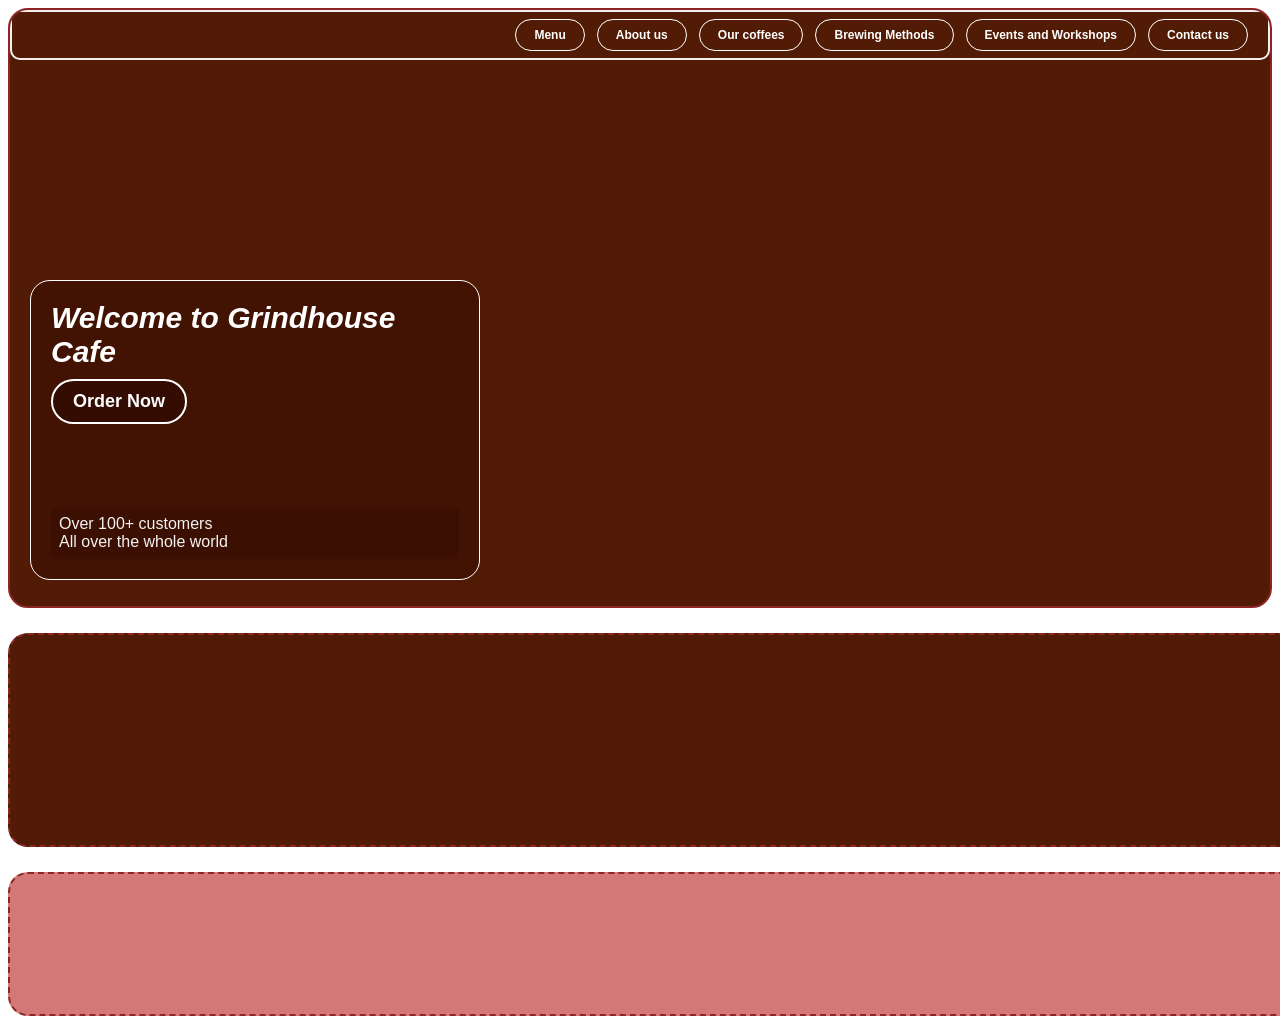
==== index.html @ 0b83cd5b "first commit" ====
<html>
    <head>
        <title>My Page</title>
        <link rel="stylesheet" type="text/css" href="index.css">
    </head>
    <body>
       <div id="header">
        <div id="sub-header-pane">
            <button id="homebuttons">Menu</button>
            <button id="aboutbuttons">About us</button>
            <button id="productbuttons">Our coffees</button>
            <button id="brewingMethodsButton">Brewing Methods</button>
            <button id="eventsWorkshopsButton">Events and Workshops</button>
            <button id="contactbuttons">Contact us</button>
        </div>
        <div id="sub-header-product">
            <div id="sub-header-product-text"><p id="productName">Welcome to 
                   Grindhouse Cafe</p>
                                              <button id="productButton">Order Now</button></div>
                                              <div id="productDescription">Over 100+ customers<br> All over the whole world</div>
        </div>
       </div>
        <div id="main">
        
       </div>
        <div id="footer">
        
       </div>
    </body>
</html>
---- index.css ----
/* =================================
   GLOBAL COLOUR VARIABLES
================================= */


/* =================================
   ROOT COLOUR VARIABLES
================================= */

:root {
    --primary-brown: #350c02;
    --secondary-brown: #521b05;
    --cream: #f5f2f1;
    --accent-gold: #d4a373;
    --white: #ffffff;
}


/* =================================
   MAIN HEADER / HERO SECTION
================================= */

#header {
    background-color: var(--secondary-brown);

    padding: 20px;
    margin-bottom: 25px;
    height: 600px;
    width: 100%;

    border-radius: 20px;
    border: 2px solid rgb(141, 37, 37);

    position: relative;
    box-sizing: border-box;

    overflow: hidden;
    isolation: isolate;
}


/* =================================
   FIRST BACKGROUND IMAGE
================================= */

#header::before {
    content: "";
    position: absolute;
    inset: 0;
    z-index: -1;

    background-image: url("C:\\Users\\Admin\\Downloads\\New folder\\Cafe Shop Design Ideas.jpg");
    background-size: cover;
    background-position: center;
    background-repeat: no-repeat;

    animation: fadeFirst 10s infinite ease-in-out;
}


/* =================================
   SECOND BACKGROUND IMAGE
================================= */

#header::after {
    content: "";
    position: absolute;
    inset: 0;
    z-index: -1;

    background-image: url("C:\\Users\\Admin\\Downloads\\New folder\\download (6).jpg");
    background-size: cover;
    background-position: center;
    background-repeat: no-repeat;

    opacity: 0;

    animation: fadeSecond 10s infinite ease-in-out;
}


/* =================================
   CROSSFADE ANIMATIONS
================================= */

@keyframes fadeFirst {
    0%, 40% {
        opacity: 1;
    }

    50%, 90% {
        opacity: 0;
    }

    100% {
        opacity: 1;
    }
}

@keyframes fadeSecond {
    0%, 40% {
        opacity: 0;
    }

    50%, 90% {
        opacity: 1;
    }

    100% {
        opacity: 0;
    }
}


/* =================================
   NAVIGATION PANE
================================= */

#sub-header-pane {
    background-color: transparent;

    padding: 20px;
    height: 50px;
    width: 100%;

    border-radius: 10px;
    border: 2px solid rgb(243, 239, 239);

    position: absolute;
    top: 0;
    left: 0;

    margin: 0;
    box-sizing: border-box;

    display: flex;
    align-items: center;
    justify-content: flex-end;
    gap: 12px;
}

/* =================================
   NAVIGATION BUTTONS
================================= */

#homebuttons,
#aboutbuttons,
#contactbuttons,
#productbuttons,
#brewingMethodsButton,
#eventsWorkshopsButton {
    background-color: transparent;
    color: var(--white);

    font-size: 12px;
    font-weight: bold;

    padding: 8px 18px;

    border-radius: 40px;
    border: 1px solid var(--white);

    cursor: pointer;
    position: static;

    white-space: nowrap;
    transition: all 0.3s ease;
}

/* Navigation Hover Effect */

#homebuttons:hover,
#aboutbuttons:hover,
#contactbuttons:hover,
#productbuttons:hover,
#brewingMethodsButton:hover,
#eventsWorkshopsButton:hover {
    background-color: var(--white);
    color: var(--primary-brown);

    transform: translateY(-2px);
}

/* =================================
   PRODUCT SHOWCASE CARD
================================= */

#sub-header-product {
    background-color: rgba(53, 12, 2, 0.55);

    padding: 20px;
    height: 300px;
    width: 450px;

    border-radius: 20px;
    border: 1px solid var(--white);

    position: absolute;
    left: 20px;
    top: 270px;

    box-sizing: border-box;

    display: flex;
    flex-direction: column;
    justify-content: space-between;
}

/* Product Text Container */

#sub-header-product-text {
    text-align: left;
}

/* Product Name */

#productName {
    color: var(--white);

    font-size: 30px;
    font-weight: bold;
    font-style: italic;
    font-family: Arial, sans-serif;

    margin: 0;
}

/* Product Description */

#productDescription {
    color: var(--cream);

    font-size: 16px;
    font-family: Arial, sans-serif;

    margin-top: 20px;
    padding: 8px;

    text-align: left;

    background: rgba(53, 12, 2, 0.5);

    border-radius: 5px;
    display: inline-block;
}

/* =================================
   PRODUCT BUTTON
================================= */

#productButton {
    background-color: var(--primary-brown);
    color: var(--white);

    font-size: 18px;
    font-weight: bold;

    padding: 10px 20px;

    border-radius: 40px;
    border: 2px solid var(--white);

    cursor: pointer;

    align-self: flex-end;
    margin-top: 10px;

    transition: all 0.3s ease;
}

/* Product Button Hover */

#productButton:hover {
    background-color: var(--accent-gold);
    color: var(--primary-brown);
    transform: translateY(-2px);
}

#main {
    background-color: #521b05;
    padding: 20px;
    margin-bottom: 25px;
    height: 170px;
    width: 100%;
    border-radius: 20px;
    border: 2px dashed rgb(141, 37, 37);
}

#footer {
    background-color: #d47777;
    padding: 20px;
    margin-bottom: 20px;
    height: 100px;
    width: 100%;
    border-radius: 20px;
    border: 2px dashed rgb(141, 37, 37);
}
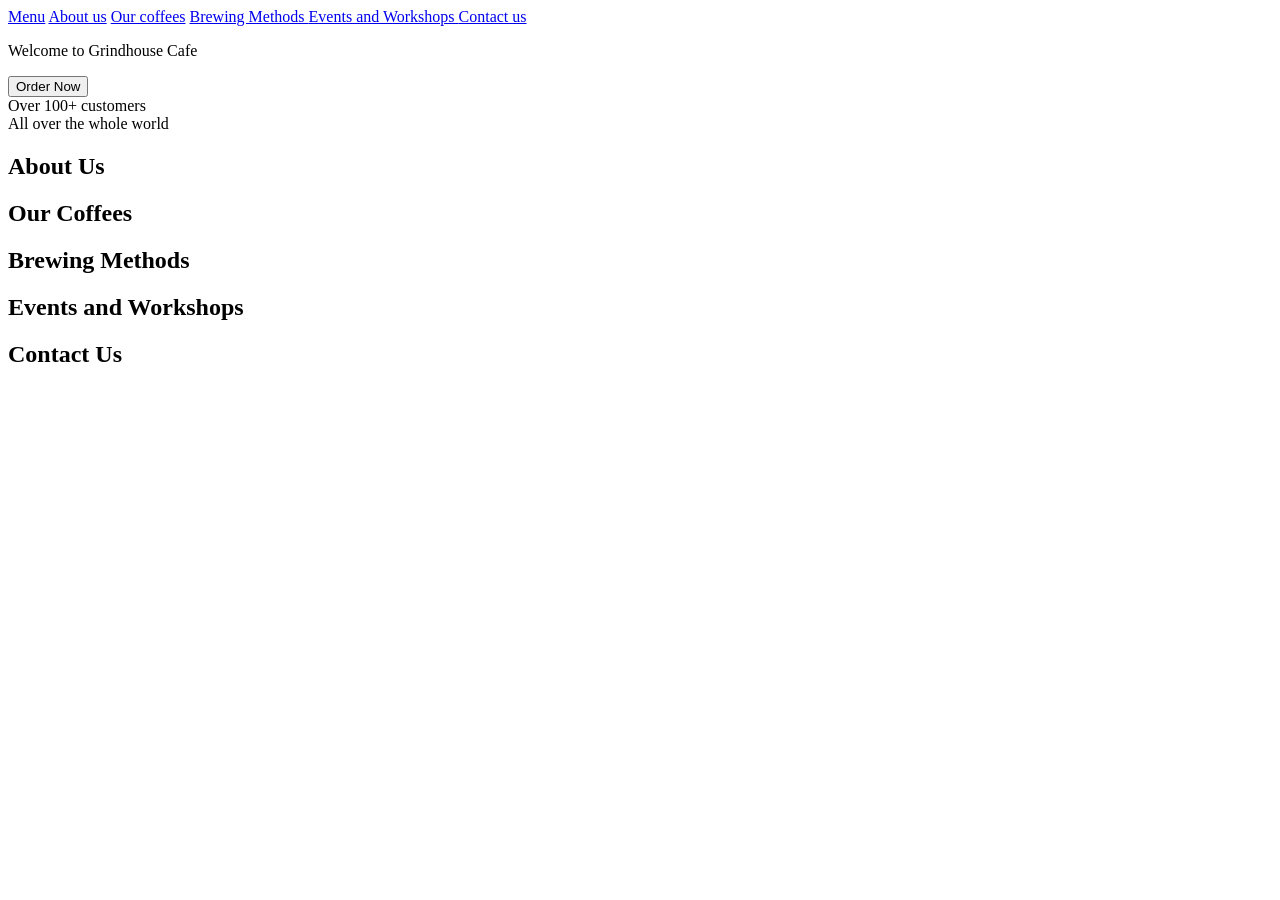
==== commit 4f6d4db8: "menu pages added" ====
--- a/index.html
+++ b/index.html
@@ -1,30 +1,105 @@
-<html>
-    <head>
-        <title>My Page</title>
-        <link rel="stylesheet" type="text/css" href="index.css">
-    </head>
-    <body>
-       <div id="header">
+
+<!DOCTYPE html>
+<html lang="en">
+
+<head>
+    <meta charset="UTF-8">
+    <meta name="viewport" content="width=device-width, initial-scale=1.0">
+
+    <title>Grindhouse Cafe</title>
+
+    <link rel="stylesheet" href="C:\Users\Admin\Downloads\New folder\css\index.css">
+</head>
+
+<body>
+
+    <!-- HEADER / HERO SECTION -->
+
+    <div id="header">
+
+        <!-- NAVIGATION BAR -->
+
         <div id="sub-header-pane">
-            <button id="homebuttons">Menu</button>
-            <button id="aboutbuttons">About us</button>
-            <button id="productbuttons">Our coffees</button>
-            <button id="brewingMethodsButton">Brewing Methods</button>
-            <button id="eventsWorkshopsButton">Events and Workshops</button>
-            <button id="contactbuttons">Contact us</button>
+
+            <a href="menu.html" id="homebuttons">Menu</a>
+
+            <a href="#about" id="aboutbuttons">About us</a>
+
+            <a href="#coffees" id="productbuttons">Our coffees</a>
+
+            <a href="#brewing" id="brewingMethodsButton">
+                Brewing Methods
+            </a>
+
+            <a href="#events" id="eventsWorkshopsButton">
+                Events and Workshops
+            </a>
+
+            <a href="#contact" id="contactbuttons">Contact us</a>
+
         </div>
+
+
+        <!-- PRODUCT / HERO CARD -->
+
         <div id="sub-header-product">
-            <div id="sub-header-product-text"><p id="productName">Welcome to 
-                   Grindhouse Cafe</p>
-                                              <button id="productButton">Order Now</button></div>
-                                              <div id="productDescription">Over 100+ customers<br> All over the whole world</div>
+
+            <div id="sub-header-product-text">
+
+                <p id="productName">
+                    Welcome to
+                    Grindhouse Cafe
+                </p>
+
+                <button id="productButton">
+                    Order Now
+                </button>
+
+            </div>
+
+            <div id="productDescription">
+                Over 100+ customers
+                <br>
+                All over the whole world
+            </div>
+
         </div>
-       </div>
-        <div id="main">
-        
-       </div>
-        <div id="footer">
-        
-       </div>
-    </body>
-</html>+
+    </div>
+
+
+    <!-- MAIN CONTENT -->
+
+    <div id="main">
+
+        <section id="about">
+            <h2>About Us</h2>
+        </section>
+
+        <section id="coffees">
+            <h2>Our Coffees</h2>
+        </section>
+
+        <section id="brewing">
+            <h2>Brewing Methods</h2>
+        </section>
+
+        <section id="events">
+            <h2>Events and Workshops</h2>
+        </section>
+
+    </div>
+
+
+    <!-- FOOTER -->
+
+    <div id="footer">
+
+        <section id="contact">
+            <h2>Contact Us</h2>
+        </section>
+
+    </div>
+
+</body>
+</html>
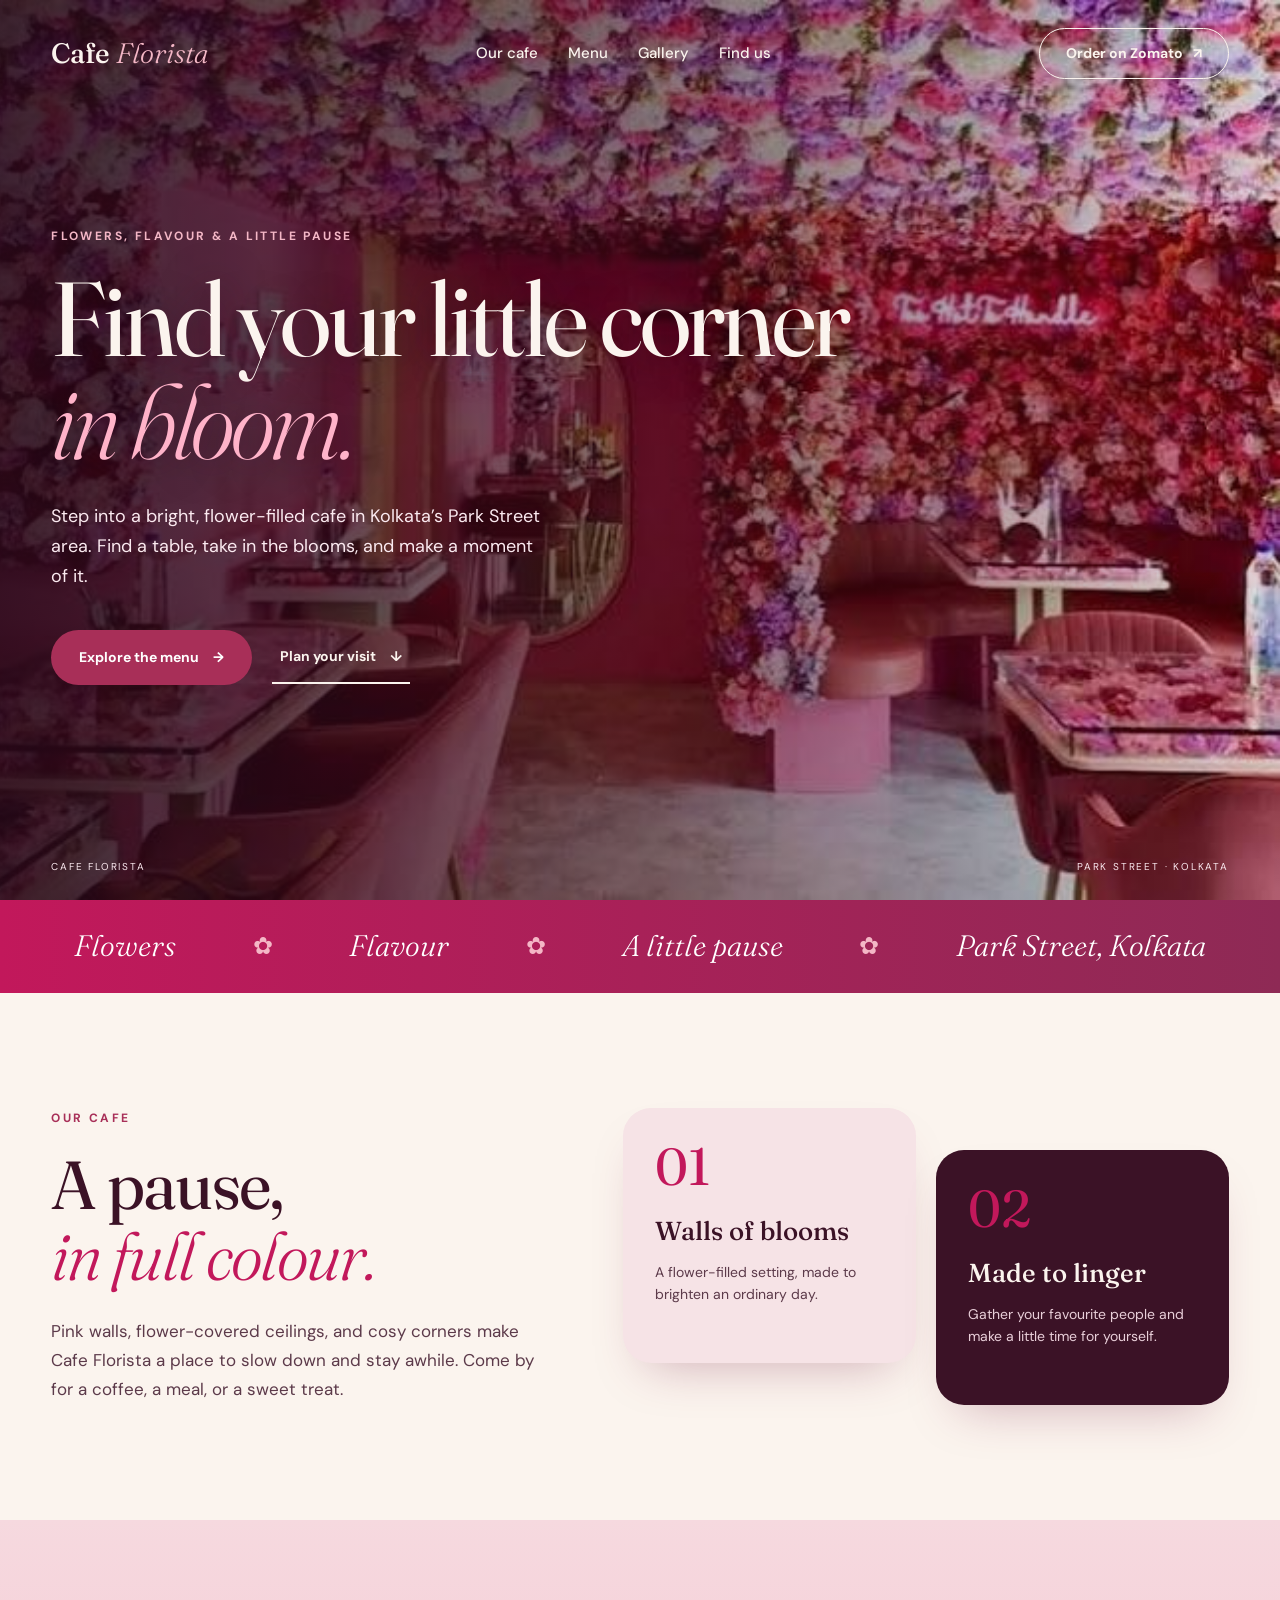
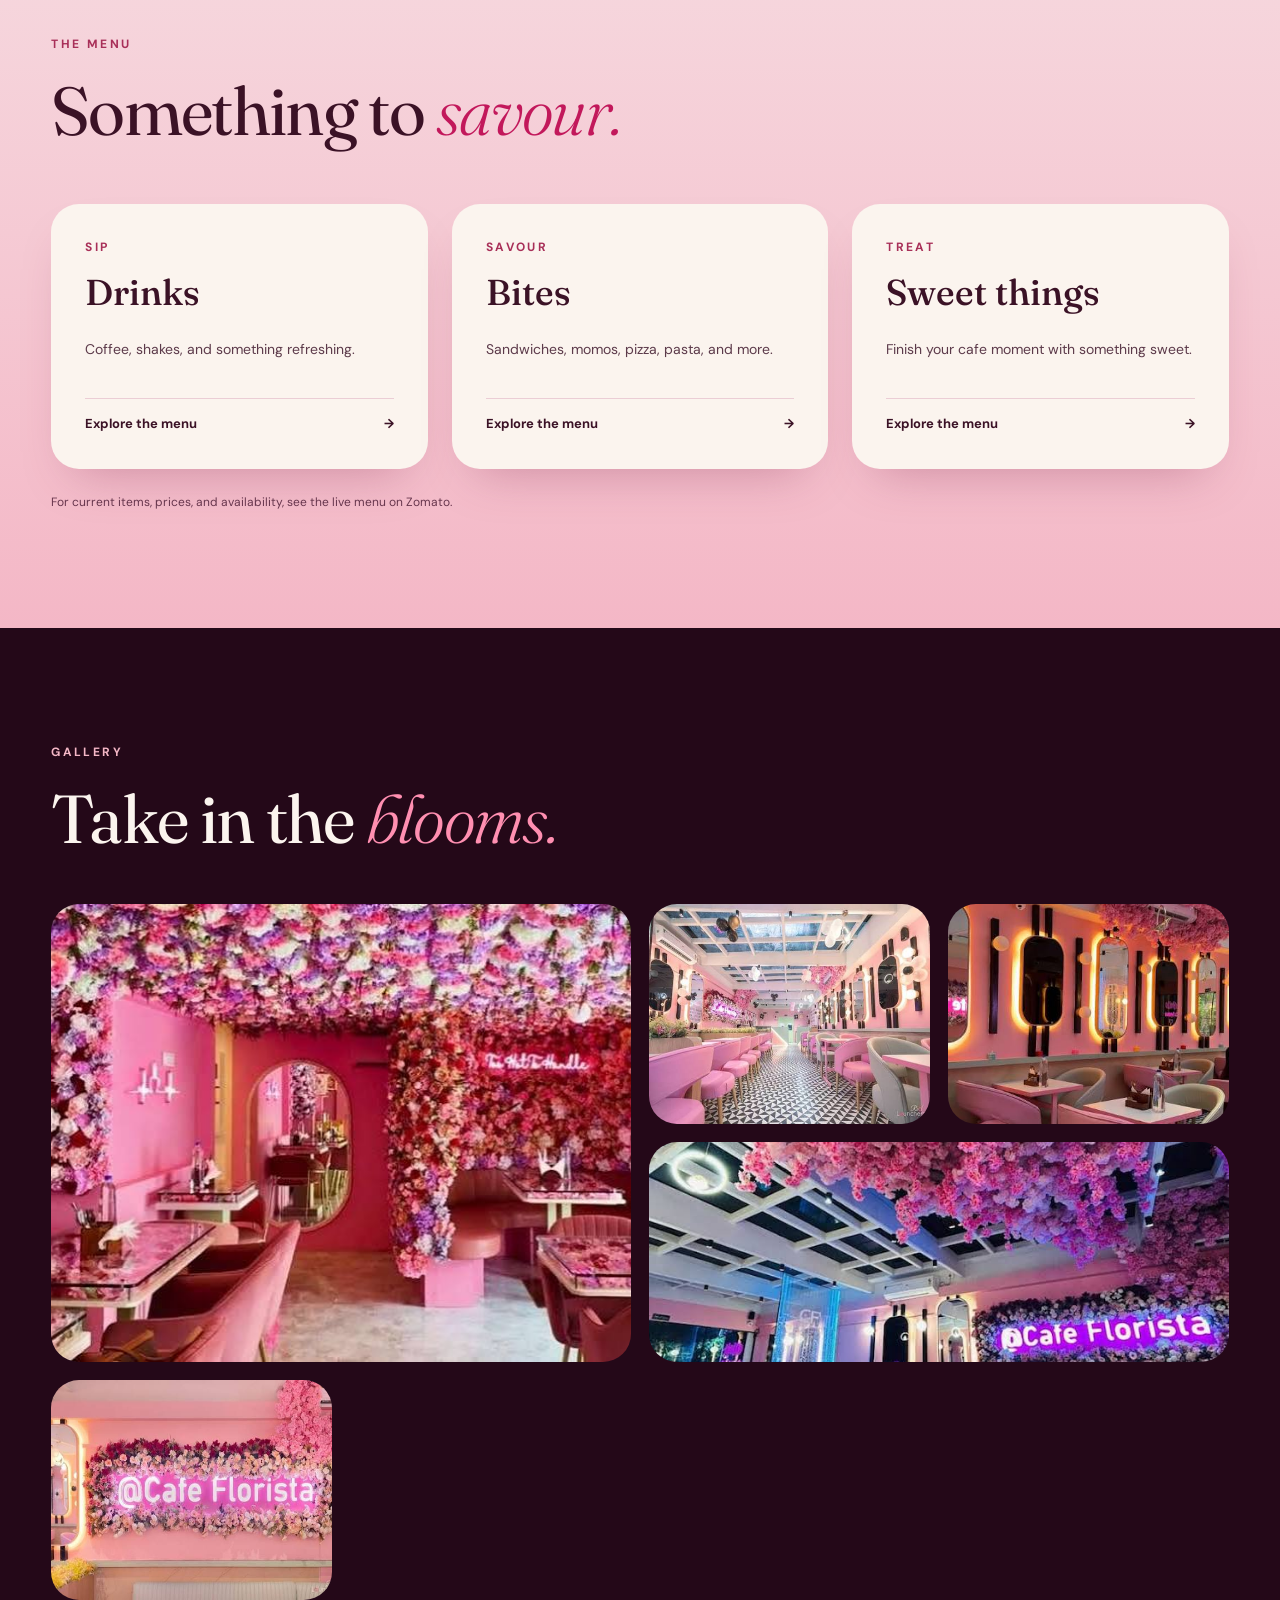
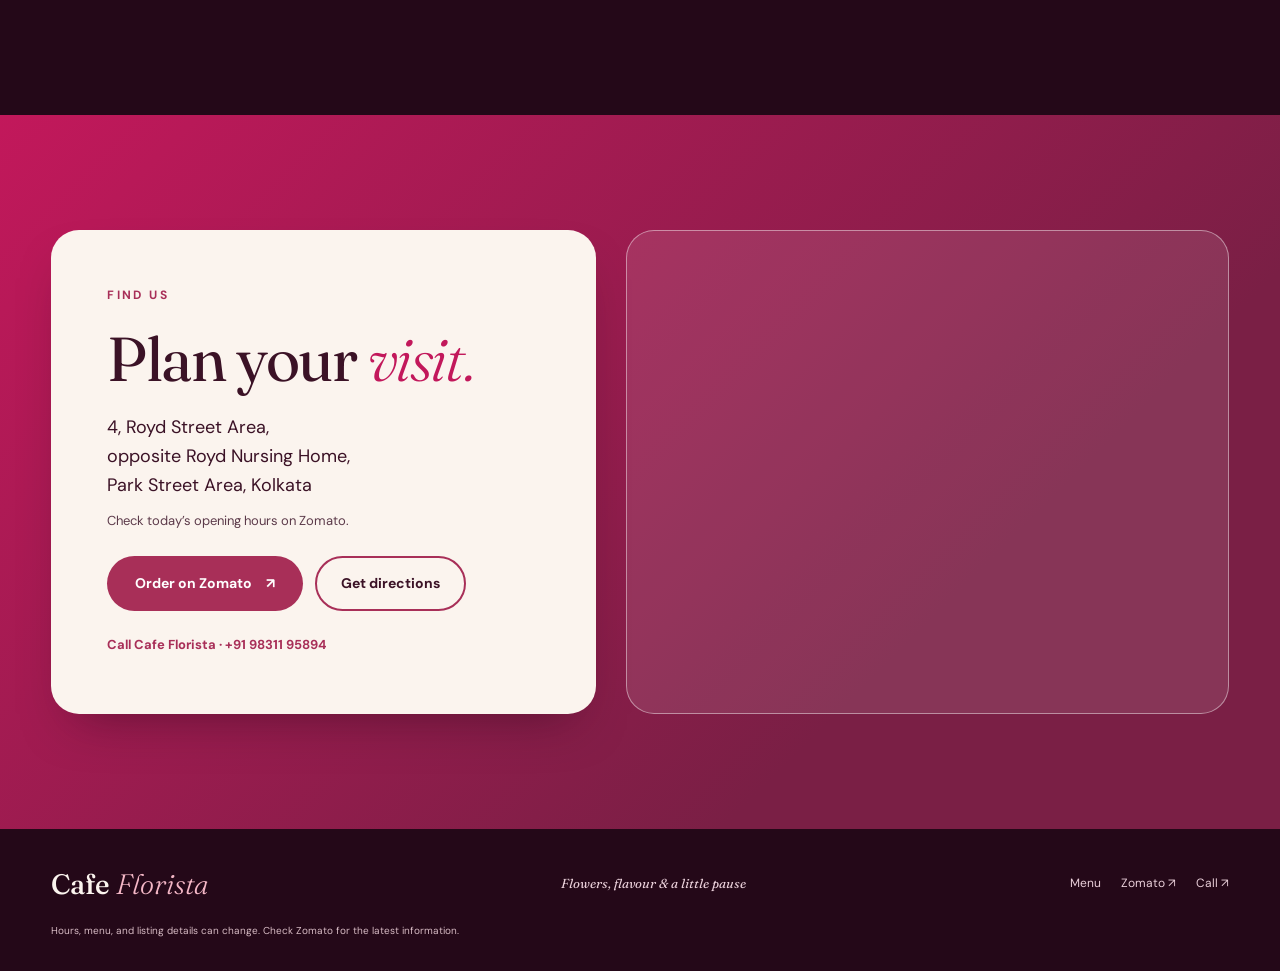
==== commit 886b8697: "the whole cafe page designed" ====
--- a/index.html
+++ b/index.html
@@ -1,105 +1,30 @@
-
 <!DOCTYPE html>
 <html lang="en">
-
 <head>
     <meta charset="UTF-8">
     <meta name="viewport" content="width=device-width, initial-scale=1.0">
-
-    <title>Grindhouse Cafe</title>
-
-    <link rel="stylesheet" href="C:\Users\Admin\Downloads\New folder\css\index.css">
+    <meta name="description" content="Cafe Florista is a flower-filled cafe in Kolkata's Park Street area. Explore the cafe, menu, and visit details.">
+    <meta name="theme-color" content="#fbf4ee">
+    <title>Cafe Florista | Flowers, flavour & a little pause</title>
+    <link rel="stylesheet" href="css/design.css">
 </head>
-
 <body>
-
-    <!-- HEADER / HERO SECTION -->
-
-    <div id="header">
-
-        <!-- NAVIGATION BAR -->
-
-        <div id="sub-header-pane">
-
-            <a href="menu.html" id="homebuttons">Menu</a>
-
-            <a href="#about" id="aboutbuttons">About us</a>
-
-            <a href="#coffees" id="productbuttons">Our coffees</a>
-
-            <a href="#brewing" id="brewingMethodsButton">
-                Brewing Methods
-            </a>
-
-            <a href="#events" id="eventsWorkshopsButton">
-                Events and Workshops
-            </a>
-
-            <a href="#contact" id="contactbuttons">Contact us</a>
-
-        </div>
-
-
-        <!-- PRODUCT / HERO CARD -->
-
-        <div id="sub-header-product">
-
-            <div id="sub-header-product-text">
-
-                <p id="productName">
-                    Welcome to
-                    Grindhouse Cafe
-                </p>
-
-                <button id="productButton">
-                    Order Now
-                </button>
-
-            </div>
-
-            <div id="productDescription">
-                Over 100+ customers
-                <br>
-                All over the whole world
-            </div>
-
-        </div>
-
-    </div>
-
-
-    <!-- MAIN CONTENT -->
-
-    <div id="main">
-
-        <section id="about">
-            <h2>About Us</h2>
-        </section>
-
-        <section id="coffees">
-            <h2>Our Coffees</h2>
-        </section>
-
-        <section id="brewing">
-            <h2>Brewing Methods</h2>
-        </section>
-
-        <section id="events">
-            <h2>Events and Workshops</h2>
-        </section>
-
-    </div>
-
-
-    <!-- FOOTER -->
-
-    <div id="footer">
-
-        <section id="contact">
-            <h2>Contact Us</h2>
-        </section>
-
-    </div>
-
+    <header class="hero" id="top">
+        <nav class="site-nav" aria-label="Main navigation">
+            <a class="brand" href="#top">Cafe <em>Florista</em></a>
+            <div class="nav-links"><a href="#cafe">Our cafe</a><a href="#menu">Menu</a><a href="#gallery">Gallery</a><a href="#find">Find us</a></div>
+            <a class="nav-cta" href="https://www.zomato.com/kolkata/cafe-florista-1-park-street-area/order" target="_blank" rel="noopener noreferrer">Order on Zomato <span aria-hidden="true">↗</span></a>
+        </nav>
+        <div class="hero-content"><p class="eyebrow">Flowers, flavour & a little pause</p><h1>Find your little corner <em>in bloom.</em></h1><p class="hero-copy">Step into a bright, flower-filled cafe in Kolkata’s Park Street area. Find a table, take in the blooms, and make a moment of it.</p><div class="hero-actions"><a class="button button-primary" href="#menu">Explore the menu <span aria-hidden="true">→</span></a><a class="button button-quiet" href="#find">Plan your visit <span aria-hidden="true">↓</span></a></div></div>
+        <div class="hero-note"><span>CAFE FLORISTA</span><span>PARK STREET · KOLKATA</span></div>
+    </header>
+    <main>
+        <div class="ticker" aria-label="Flowers, flavour, a little pause, Park Street, Kolkata"><span>Flowers</span><i>✿</i><span>Flavour</span><i>✿</i><span>A little pause</span><i>✿</i><span>Park Street, Kolkata</span></div>
+        <section class="cafe-section section" id="cafe"><div class="cafe-copy"><p class="eyebrow">Our cafe</p><h2>A pause,<br><em>in full colour.</em></h2><p>Pink walls, flower-covered ceilings, and cosy corners make Cafe Florista a place to slow down and stay awhile. Come by for a coffee, a meal, or a sweet treat.</p></div><div class="experience-grid"><article class="experience-card"><span class="card-number">01</span><h3>Walls of blooms</h3><p>A flower-filled setting, made to brighten an ordinary day.</p></article><article class="experience-card experience-card-dark"><span class="card-number">02</span><h3>Made to linger</h3><p>Gather your favourite people and make a little time for yourself.</p></article></div></section>
+        <section class="menu-section section" id="menu"><p class="eyebrow">The menu</p><h2>Something to <em>savour.</em></h2><div class="menu-cards"><article class="menu-card"><p class="menu-label">SIP</p><h3>Drinks</h3><p>Coffee, shakes, and something refreshing.</p><a href="menu.html">Explore the menu <span aria-hidden="true">→</span></a></article><article class="menu-card"><p class="menu-label">SAVOUR</p><h3>Bites</h3><p>Sandwiches, momos, pizza, pasta, and more.</p><a href="menu.html">Explore the menu <span aria-hidden="true">→</span></a></article><article class="menu-card"><p class="menu-label">TREAT</p><h3>Sweet things</h3><p>Finish your cafe moment with something sweet.</p><a href="menu.html">Explore the menu <span aria-hidden="true">→</span></a></article></div><p class="menu-footnote">For current items, prices, and availability, see the live menu on Zomato.</p></section>
+        <section class="gallery-section section" id="gallery"><p class="eyebrow">Gallery</p><h2>Take in the <em>blooms.</em></h2><div class="gallery-grid"><figure class="gallery-large"><img src="assets/menu/cafe_florista1.jpg" alt="Flower-covered ceiling and pink seating at Cafe Florista" loading="lazy"></figure><figure><img src="assets/menu/cafe_florista3.jpg" alt="Pink booth seating inside Cafe Florista" loading="lazy"></figure><figure><img src="assets/menu/cafe_florista5.jpg" alt="Cafe Florista tables and decorative mirrors" loading="lazy"></figure><figure><img src="assets/menu/cafe_florista6.jpg" alt="Cafe Florista sign set into a wall of flowers" loading="lazy"></figure><figure><img src="assets/menu/cafe_florista7.jpg" alt="Illuminated Cafe Florista flower wall" loading="lazy"></figure></div></section>
+        <section class="find-section section" id="find"><div class="find-card"><p class="eyebrow">Find us</p><h2>Plan your <em>visit.</em></h2><p class="address">4, Royd Street Area,<br>opposite Royd Nursing Home,<br>Park Street Area, Kolkata</p><p class="hours-note">Check today’s opening hours on Zomato.</p><div class="find-actions"><a class="button button-primary" href="https://www.zomato.com/kolkata/cafe-florista-1-park-street-area/order" target="_blank" rel="noopener noreferrer">Order on Zomato <span aria-hidden="true">↗</span></a><a class="button button-outline" href="https://www.google.com/maps/dir/?api=1&amp;destination=22.5528594000%2C88.3543744000" target="_blank" rel="noopener noreferrer">Get directions</a></div><a class="phone-link" href="tel:+919831195894">Call Cafe Florista · +91 98311 95894</a></div><div class="map-frame"><iframe title="Map to Cafe Florista in Park Street, Kolkata" src="https://www.google.com/maps?q=22.5528594,88.3543744&amp;output=embed" loading="lazy" referrerpolicy="no-referrer-when-downgrade" allowfullscreen></iframe></div></section>
+    </main>
+    <footer class="site-footer"><a class="brand" href="#top">Cafe <em>Florista</em></a><span>Flowers, flavour & a little pause</span><div><a href="menu.html">Menu</a><a href="https://www.zomato.com/kolkata/cafe-florista-1-park-street-area" target="_blank" rel="noopener noreferrer">Zomato ↗</a><a href="tel:+919831195894">Call ↗</a></div><small>Hours, menu, and listing details can change. Check Zomato for the latest information.</small></footer>
 </body>
 </html>
--- a/css/design.css
+++ b/css/design.css
@@ -0,0 +1,13 @@
+@import url('https://fonts.googleapis.com/css2?family=DM+Sans:wght@400;500;700&family=Fraunces:ital,opsz,wght@0,9..144,300;0,9..144,400;0,9..144,500;1,9..144,300;1,9..144,400&display=swap');
+:root{--ink:#3b1226;--berry:#240818;--pink:#c2185b;--rose:#a82f58;--blush:#f4b7c6;--paper:#fbf4ee;--soft-pink:#f6e3e6;--muted:#5c3a4a;--sans:'DM Sans',Arial,sans-serif;--serif:'Fraunces',Georgia,serif}
+*{box-sizing:border-box}html{scroll-behavior:smooth;scroll-padding-top:24px}body{margin:0;background:var(--paper);color:var(--ink);font-family:var(--sans);line-height:1.65}a{color:inherit;text-decoration:none}a:hover{opacity:.85}.hero{position:relative;display:flex;flex-direction:column;justify-content:space-between;min-height:880px;min-height:min(920px,100svh);overflow:hidden;color:var(--paper);background:linear-gradient(90deg,rgba(36,8,24,.88),rgba(36,8,24,.58) 45%,rgba(36,8,24,.13)),url('../assets/menu/cafe_florista1.jpg') right center/cover no-repeat,#5a1a38}.site-nav{position:relative;z-index:1;display:flex;flex-wrap:wrap;align-items:center;justify-content:space-between;gap:16px;padding:28px clamp(24px,4vw,56px)}.brand{font-family:var(--serif);font-size:28px;font-weight:500;white-space:nowrap}.brand em{font-weight:300;color:var(--blush)}.nav-links{display:flex;flex-wrap:wrap;gap:30px;font-size:15px;font-weight:500}.nav-links a{padding:12px 0}.nav-cta{border:1.5px solid var(--paper);padding:13px 26px;border-radius:999px;font-size:14px;font-weight:700;white-space:nowrap}.nav-cta span{padding-left:7px}.hero-content{position:relative;z-index:1;max-width:900px;padding:65px clamp(24px,4vw,56px) 120px}.eyebrow{margin:0 0 20px;font-size:12px;letter-spacing:.2em;text-transform:uppercase;font-weight:700;color:var(--rose)}.hero .eyebrow{color:var(--blush)}h1,h2,h3,p{margin-top:0}.hero h1{margin:0 0 30px;font-family:var(--serif);font-size:clamp(62px,8.2vw,108px);line-height:.98;font-weight:400;letter-spacing:-.03em;text-shadow:0 4px 40px #24081880;max-width:960px}.hero h1 em{font-weight:300;color:#ffb3c9}.hero-copy{max-width:500px;margin-bottom:38px;font-size:18px;line-height:1.65;color:#fbeaf0}.hero-actions{display:flex;flex-wrap:wrap;align-items:center;gap:20px}.button{display:inline-flex;align-items:center;justify-content:center;gap:14px;padding:16px 28px;border-radius:999px;font-size:14px;font-weight:700;transition:transform .2s,background .2s,color .2s}.button:hover{transform:translateY(-2px)}.button-primary{background:var(--rose);color:#fff}.button-primary:hover{background:#7a1f45;opacity:1}.button-quiet{padding:14px 8px;border-bottom:2px solid var(--paper);border-radius:0}.hero-note{display:flex;justify-content:space-between;gap:18px;padding:0 clamp(24px,4vw,56px) 24px;font-size:10px;letter-spacing:.18em;color:#fbeaf0}
+.ticker{display:flex;flex-wrap:wrap;align-items:center;justify-content:space-around;gap:14px 30px;padding:22px clamp(20px,4vw,56px);background:linear-gradient(90deg,#c2185b,#8e2a55);color:#fff;font-family:var(--serif);font-size:clamp(19px,2.3vw,30px);font-weight:300;font-style:italic}.ticker i{font-style:normal;color:var(--blush);font-size:.8em}
+.section{padding:clamp(72px,9vw,130px) clamp(24px,4vw,56px)}.cafe-section{display:grid;grid-template-columns:minmax(280px,.9fr) minmax(420px,1.1fr);align-items:center;gap:clamp(38px,6vw,80px);max-width:1440px;margin:auto}.cafe-copy h2,.section h2{font-family:var(--serif);font-weight:400;font-size:clamp(44px,5.3vw,70px);line-height:1.05;letter-spacing:-.025em;margin:0}.cafe-copy h2 em,.section h2 em{font-weight:300;color:var(--pink)}.cafe-copy>p:last-child{max-width:500px;margin:26px 0 0;font-size:17px;line-height:1.7;color:var(--muted)}.experience-grid{display:grid;grid-template-columns:repeat(2,minmax(0,1fr));gap:20px;align-items:start}.experience-card{min-height:255px;padding:32px;background:var(--soft-pink);border-radius:28px;box-shadow:0 24px 50px -24px #7a1f4559}.experience-card-dark{margin-top:42px;background:var(--ink);color:var(--paper)}.card-number{font-family:var(--serif);font-size:52px;color:var(--pink);line-height:1}.experience-card h3{margin:17px 0 8px;font-family:var(--serif);font-size:26px;font-weight:500}.experience-card p{margin:0;color:var(--muted);font-size:14px;line-height:1.6}.experience-card-dark p{color:#e9cfd9}
+.menu-section{position:relative;overflow:hidden;background:linear-gradient(180deg,#f6d9df,#f4b7c6)}.menu-section>h2{margin-bottom:58px}.menu-cards{display:grid;grid-template-columns:repeat(3,minmax(0,1fr));gap:24px;max-width:1440px;margin:auto}.menu-card{background:var(--paper);border-radius:28px;padding:34px;box-shadow:0 24px 50px -24px #7a1f4559}.menu-label{margin:0 0 5px;font-size:12px;letter-spacing:.2em;text-transform:uppercase;font-weight:700;color:var(--rose)}.menu-card h3{margin:0 0 16px;font-family:var(--serif);font-weight:500;font-size:36px}.menu-card>p:not(.menu-label){color:var(--muted);font-size:14px;min-height:46px}.menu-card>a{display:flex;justify-content:space-between;align-items:center;padding-top:14px;border-top:1px solid #ebcdd5;font-size:13px;font-weight:700}.menu-card>a:hover{color:var(--rose)}.menu-footnote{font-size:12px;color:#67364d;margin:24px 0 0}
+.gallery-section{background:var(--berry);color:var(--paper)}.gallery-section .eyebrow{color:var(--blush)}.gallery-section h2{margin-bottom:50px}.gallery-section h2 em{color:#ff8fb1}.gallery-grid{display:grid;grid-template-columns:repeat(4,minmax(0,1fr));grid-auto-rows:220px;grid-auto-flow:dense;gap:18px}.gallery-grid figure{margin:0;min-height:0;overflow:hidden;border-radius:28px;background:linear-gradient(135deg,#c2185b,#8e2a55)}.gallery-grid img{display:block;width:100%;height:100%;object-fit:cover;transition:transform .5s}.gallery-grid figure:hover img{transform:scale(1.04)}.gallery-grid .gallery-large{grid-row:span 2;grid-column:span 2}.gallery-grid figure:nth-child(4){grid-column:span 2}
+.find-section{display:grid;grid-template-columns:minmax(360px,.95fr) minmax(360px,1.05fr);gap:30px;align-items:stretch;background:linear-gradient(135deg,#c2185b,#7a1f45 72%)}.find-card{padding:clamp(30px,5vw,56px);background:var(--paper);border-radius:28px;box-shadow:0 24px 50px -24px #24081880}.find-card h2{font-size:clamp(42px,5vw,62px);margin-bottom:22px}.find-card h2 em{color:var(--pink)}.address{font-size:18px;line-height:1.6;margin:0 0 10px}.hours-note{font-size:13px;color:var(--muted);margin:0 0 25px}.find-actions{display:flex;flex-wrap:wrap;gap:12px}.button-outline{border:2px solid var(--rose);color:var(--ink);padding:14px 24px}.phone-link{display:inline-block;margin-top:23px;color:var(--rose);font-size:13px;font-weight:700}.map-frame{min-height:390px;overflow:hidden;border:1px solid #ffffff70;border-radius:28px;background:#ffffff1a}.map-frame iframe{display:block;width:100%;height:100%;min-height:390px;border:0}
+.site-footer{display:grid;grid-template-columns:1fr 1fr auto;align-items:center;gap:16px 28px;padding:32px clamp(24px,4vw,56px);background:var(--berry);color:#e9cfd9;font-size:13px}.site-footer .brand{color:var(--paper)}.site-footer>span{font-family:var(--serif);font-style:italic}.site-footer>div{display:flex;gap:20px}.site-footer>div a{font-size:12px}.site-footer small{grid-column:1/-1;color:#d7bbc4;font-size:10px}
+a:focus-visible{outline:3px solid #ff8fb1;outline-offset:4px;border-radius:4px}
+@media(max-width:900px){.cafe-section,.find-section{grid-template-columns:1fr}.experience-grid{max-width:700px}.find-section{gap:22px}.map-frame,.map-frame iframe{min-height:340px}}
+@media(max-width:680px){.hero{min-height:800px;min-height:96svh;background-position:57% center}.site-nav{padding:22px;gap:12px}.brand{font-size:25px}.nav-links{order:3;width:100%;justify-content:space-between;gap:16px}.nav-links a{font-size:13px}.nav-cta{padding:10px 14px;font-size:12px}.hero-content{padding:75px 22px 100px}.hero h1{font-size:clamp(56px,13vw,82px)}.hero-copy{font-size:16px}.hero-note{padding:0 22px 20px;font-size:8px}.ticker{justify-content:center;gap:10px 17px;padding:20px 16px}.section{padding:72px 22px}.experience-grid{gap:12px}.experience-card{padding:24px;min-height:225px}.experience-card-dark{margin-top:25px}.menu-section>h2{margin-bottom:34px}.menu-cards{grid-template-columns:1fr;gap:14px}.menu-card{padding:28px}.menu-card>p:not(.menu-label){min-height:auto}.gallery-grid{grid-template-columns:repeat(2,minmax(0,1fr));grid-auto-rows:170px;gap:10px}.gallery-grid .gallery-large{grid-row:span 2;grid-column:span 2}.gallery-grid figure:nth-child(4){grid-column:span 1}.find-section{padding-left:16px;padding-right:16px}.find-card{padding:30px 24px}.map-frame,.map-frame iframe{min-height:300px}.site-footer{grid-template-columns:1fr auto}.site-footer>span{grid-column:1/-1;grid-row:2}.site-footer>div{grid-column:1/-1;grid-row:3}.site-footer small{grid-row:4}}@media(max-width:400px){.nav-cta{font-size:10px;padding:8px 10px}.experience-grid{grid-template-columns:1fr}.experience-card-dark{margin-top:0}.hero-actions{gap:9px}.button{padding:14px 18px;font-size:12px}.gallery-grid{grid-auto-rows:145px}.find-actions{align-items:flex-start;flex-direction:column}}
+@media(prefers-reduced-motion:reduce){html{scroll-behavior:auto}*,*::before,*::after{transition:none!important;animation:none!important}}
